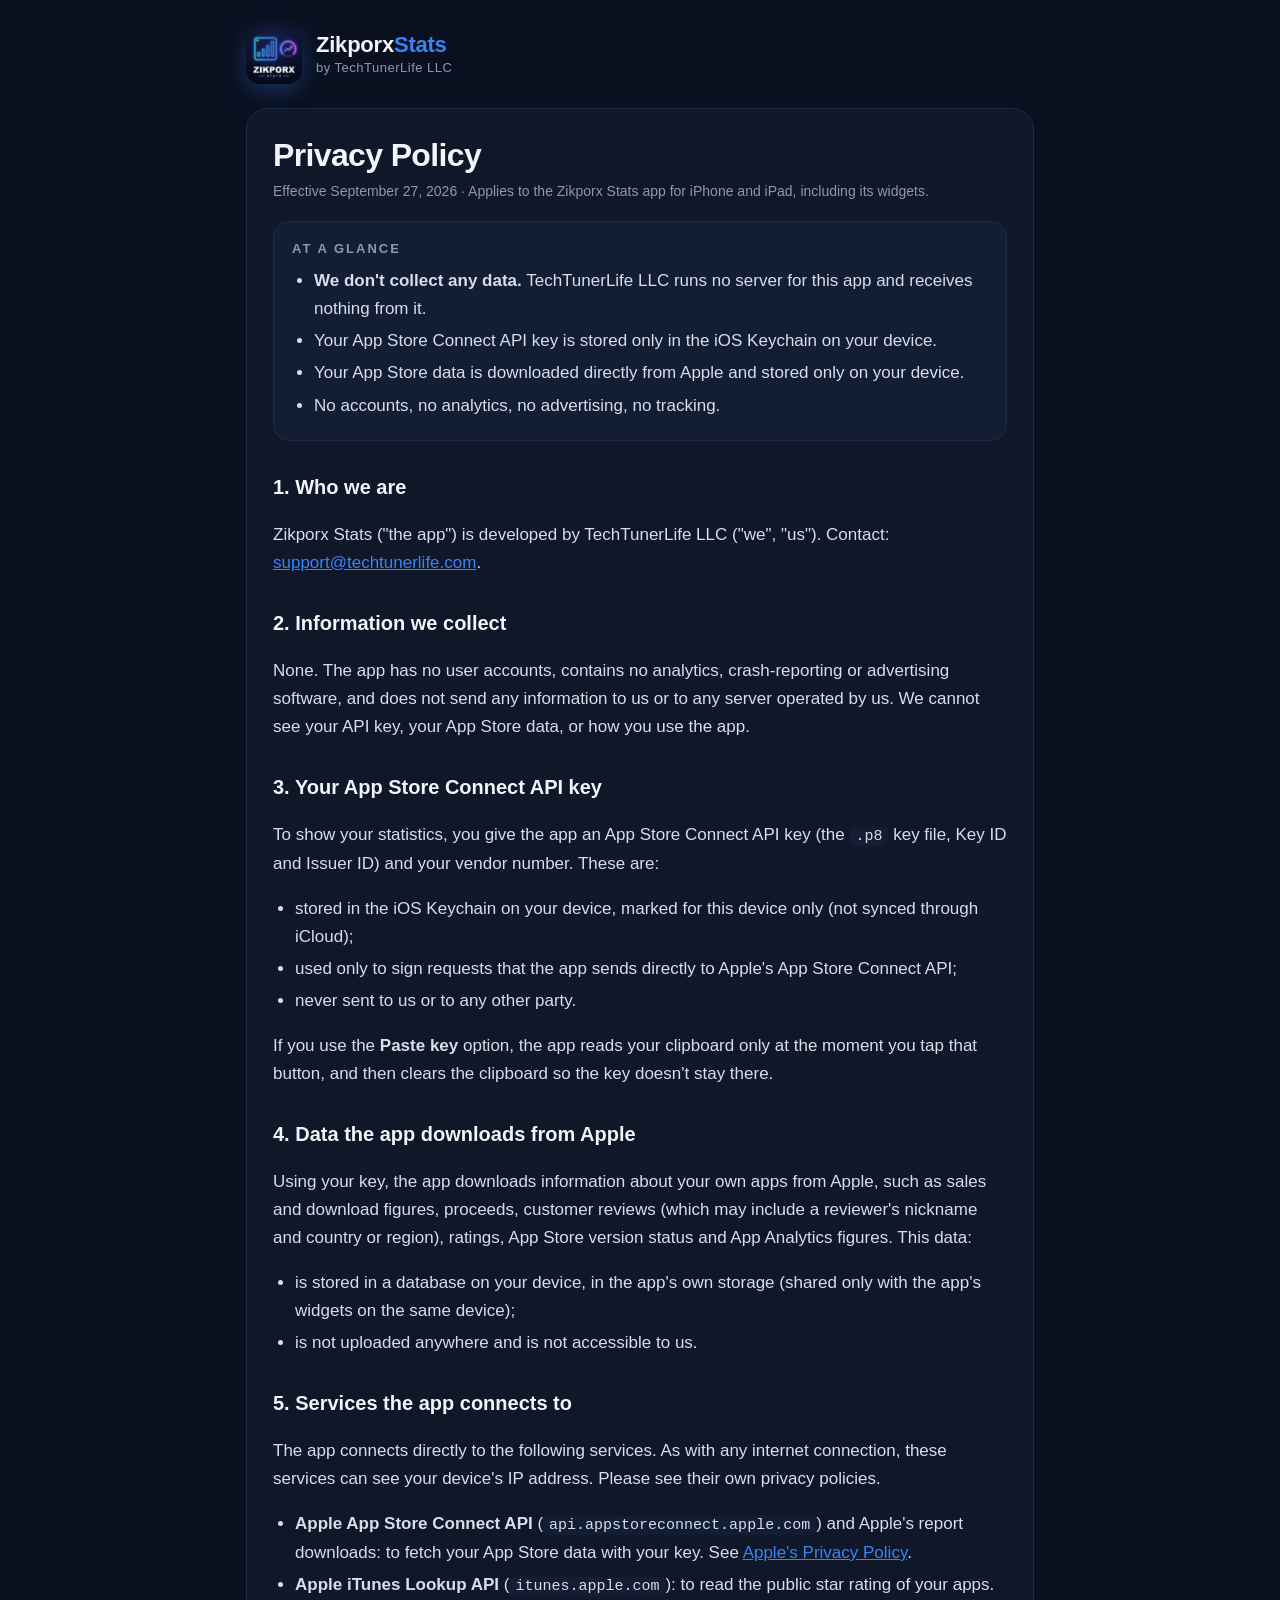
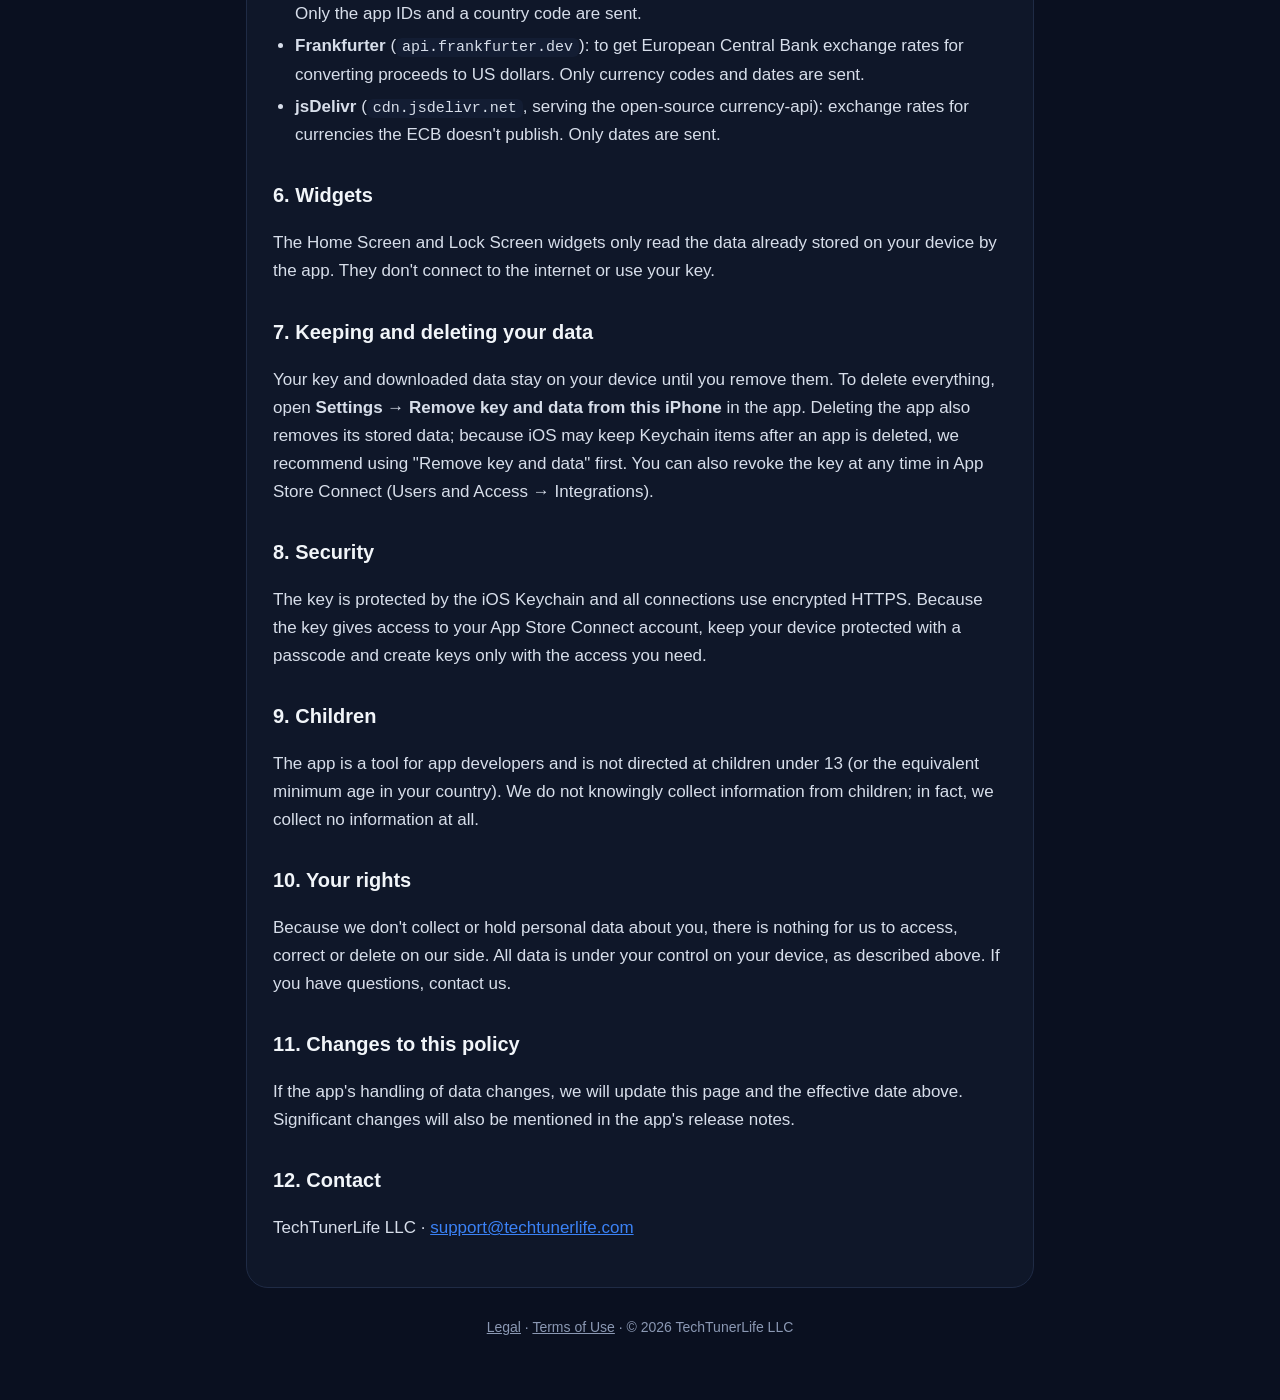
==== privacy/index.html @ 594b23a9 "Privacy Policy and Terms of Use for Zikporx Stats (GitHub Pages site) Co-Authored-By: Claude Opus 5." ====
<!doctype html>
<html lang="en">
<head>
<meta charset="utf-8">
<meta name="viewport" content="width=device-width, initial-scale=1, viewport-fit=cover">
<meta name="theme-color" content="#0a1020">
<title>Privacy Policy — Zikporx Stats</title>
<meta name="description" content="Privacy Policy for the Zikporx Stats app by TechTunerLife LLC.">
<link rel="icon" href="../assets/favicon.png">
<link rel="apple-touch-icon" href="../assets/icon.png">
<link rel="stylesheet" href="../assets/style.css">
</head>
<body>
<div class="wrap">
  <header>
    <a href="../"><img src="../assets/icon.png" alt="Zikporx Stats icon">
      <div><div class="brand">Zikporx<b>Stats</b></div><div class="by">by TechTunerLife LLC</div></div></a>
  </header>
  <main class="card">
    <h1>Privacy Policy</h1>
    <p class="meta">Effective September 27, 2026 · Applies to the Zikporx Stats app for iPhone and iPad, including its widgets.</p>

    <div class="summary">
      <h2>At a glance</h2>
      <ul>
        <li><strong>We don't collect any data.</strong> TechTunerLife LLC runs no server for this app and receives nothing from it.</li>
        <li>Your App Store Connect API key is stored only in the iOS Keychain on your device.</li>
        <li>Your App Store data is downloaded directly from Apple and stored only on your device.</li>
        <li>No accounts, no analytics, no advertising, no tracking.</li>
      </ul>
    </div>

    <h2>1. Who we are</h2>
    <p>Zikporx Stats ("the app") is developed by TechTunerLife LLC ("we", "us"). Contact: <a href="mailto:support@techtunerlife.com">support@techtunerlife.com</a>.</p>

    <h2>2. Information we collect</h2>
    <p>None. The app has no user accounts, contains no analytics, crash-reporting or advertising software, and does not send any information to us or to any server operated by us. We cannot see your API key, your App Store data, or how you use the app.</p>

    <h2>3. Your App Store Connect API key</h2>
    <p>To show your statistics, you give the app an App Store Connect API key (the <code>.p8</code> key file, Key ID and Issuer ID) and your vendor number. These are:</p>
    <ul>
      <li>stored in the iOS Keychain on your device, marked for this device only (not synced through iCloud);</li>
      <li>used only to sign requests that the app sends directly to Apple's App Store Connect API;</li>
      <li>never sent to us or to any other party.</li>
    </ul>
    <p>If you use the <strong>Paste key</strong> option, the app reads your clipboard only at the moment you tap that button, and then clears the clipboard so the key doesn't stay there.</p>

    <h2>4. Data the app downloads from Apple</h2>
    <p>Using your key, the app downloads information about your own apps from Apple, such as sales and download figures, proceeds, customer reviews (which may include a reviewer's nickname and country or region), ratings, App Store version status and App Analytics figures. This data:</p>
    <ul>
      <li>is stored in a database on your device, in the app's own storage (shared only with the app's widgets on the same device);</li>
      <li>is not uploaded anywhere and is not accessible to us.</li>
    </ul>

    <h2>5. Services the app connects to</h2>
    <p>The app connects directly to the following services. As with any internet connection, these services can see your device's IP address. Please see their own privacy policies.</p>
    <ul>
      <li><strong>Apple App Store Connect API</strong> (<code>api.appstoreconnect.apple.com</code>) and Apple's report downloads: to fetch your App Store data with your key. See <a href="https://www.apple.com/legal/privacy/">Apple's Privacy Policy</a>.</li>
      <li><strong>Apple iTunes Lookup API</strong> (<code>itunes.apple.com</code>): to read the public star rating of your apps. Only the app IDs and a country code are sent.</li>
      <li><strong>Frankfurter</strong> (<code>api.frankfurter.dev</code>): to get European Central Bank exchange rates for converting proceeds to US dollars. Only currency codes and dates are sent.</li>
      <li><strong>jsDelivr</strong> (<code>cdn.jsdelivr.net</code>, serving the open-source currency-api): exchange rates for currencies the ECB doesn't publish. Only dates are sent.</li>
    </ul>

    <h2>6. Widgets</h2>
    <p>The Home Screen and Lock Screen widgets only read the data already stored on your device by the app. They don't connect to the internet or use your key.</p>

    <h2>7. Keeping and deleting your data</h2>
    <p>Your key and downloaded data stay on your device until you remove them. To delete everything, open <strong>Settings → Remove key and data from this iPhone</strong> in the app. Deleting the app also removes its stored data; because iOS may keep Keychain items after an app is deleted, we recommend using "Remove key and data" first. You can also revoke the key at any time in App Store Connect (Users and Access → Integrations).</p>

    <h2>8. Security</h2>
    <p>The key is protected by the iOS Keychain and all connections use encrypted HTTPS. Because the key gives access to your App Store Connect account, keep your device protected with a passcode and create keys only with the access you need.</p>

    <h2>9. Children</h2>
    <p>The app is a tool for app developers and is not directed at children under 13 (or the equivalent minimum age in your country). We do not knowingly collect information from children; in fact, we collect no information at all.</p>

    <h2>10. Your rights</h2>
    <p>Because we don't collect or hold personal data about you, there is nothing for us to access, correct or delete on our side. All data is under your control on your device, as described above. If you have questions, contact us.</p>

    <h2>11. Changes to this policy</h2>
    <p>If the app's handling of data changes, we will update this page and the effective date above. Significant changes will also be mentioned in the app's release notes.</p>

    <h2>12. Contact</h2>
    <p>TechTunerLife LLC · <a href="mailto:support@techtunerlife.com">support@techtunerlife.com</a></p>
  </main>
  <footer><a href="../">Legal</a> · <a href="../terms/">Terms of Use</a> · © 2026 TechTunerLife LLC</footer>
</div>
</body>
</html>
---- assets/style.css ----
/* Zikporx Stats legal pages: same navy palette as the app. */
:root {
  --bg: #0a1020; --card: #0f1729; --tile: #131d33; --text: #f1f5f9; --muted: #8b98b3;
  --border: #1f2b45; --blue: #3b82f6; --purple: #a855f7; --green: #22c55e;
  color-scheme: dark;
}
* { box-sizing: border-box; }
html { -webkit-text-size-adjust: 100%; background: var(--bg); }
body {
  margin: 0; min-height: 100vh; background: var(--bg); color: var(--text);
  font: 17px/1.65 -apple-system, BlinkMacSystemFont, "SF Pro Text", "Segoe UI", Roboto, Helvetica, Arial, sans-serif;
  -webkit-font-smoothing: antialiased;
}
.wrap { max-width: 820px; margin: 0 auto; padding: calc(28px + env(safe-area-inset-top)) 16px 64px; }
header { display: flex; align-items: center; gap: 14px; margin-bottom: 24px; }
header a { display: flex; align-items: center; gap: 14px; color: inherit; text-decoration: none; }
header img { width: 56px; height: 56px; border-radius: 14px; box-shadow: 0 6px 22px rgba(59, 130, 246, .3); }
.brand { font-size: 22px; font-weight: 800; letter-spacing: -.01em; line-height: 1.1; }
.brand b { color: var(--blue); font-weight: 800; }
.by { color: var(--muted); font-size: 13px; letter-spacing: .5px; }
.card { background: var(--card); border: 1px solid var(--border); border-radius: 22px; padding: 28px 26px; }
h1 { font-size: 32px; line-height: 1.15; margin: 0 0 6px; letter-spacing: -.02em; }
h2 { font-size: 20px; margin: 30px 0 8px; }
h3 { font-size: 17px; margin: 20px 0 6px; }
p, li { color: #d7deea; }
.meta { color: var(--muted); font-size: 14px; margin: 0 0 18px; }
a { color: var(--blue); }
ul { padding-left: 22px; }
li { margin: 4px 0; }
.summary { background: var(--tile); border: 1px solid var(--border); border-radius: 16px; padding: 16px 18px; margin: 18px 0 8px; }
.summary h2 { margin-top: 0; font-size: 13px; letter-spacing: 2px; text-transform: uppercase; color: var(--muted); }
.summary ul { margin: 0; }
.links { display: grid; gap: 14px; margin-top: 18px; }
.links a { display: block; background: var(--tile); border: 1px solid var(--border); border-radius: 16px; padding: 18px 20px; color: var(--text); text-decoration: none; }
.links a:hover { border-color: var(--blue); }
.links strong { display: block; font-size: 18px; }
.links span { color: var(--muted); font-size: 15px; }
code { background: var(--tile); padding: 1px 6px; border-radius: 6px; font-size: 15px; }
footer { color: var(--muted); font-size: 14px; text-align: center; margin-top: 28px; }
footer a { color: var(--muted); }
@media (max-width: 600px) {
  body { font-size: 16px; }
  .card { padding: 22px 18px; border-radius: 18px; }
  h1 { font-size: 27px; }
}
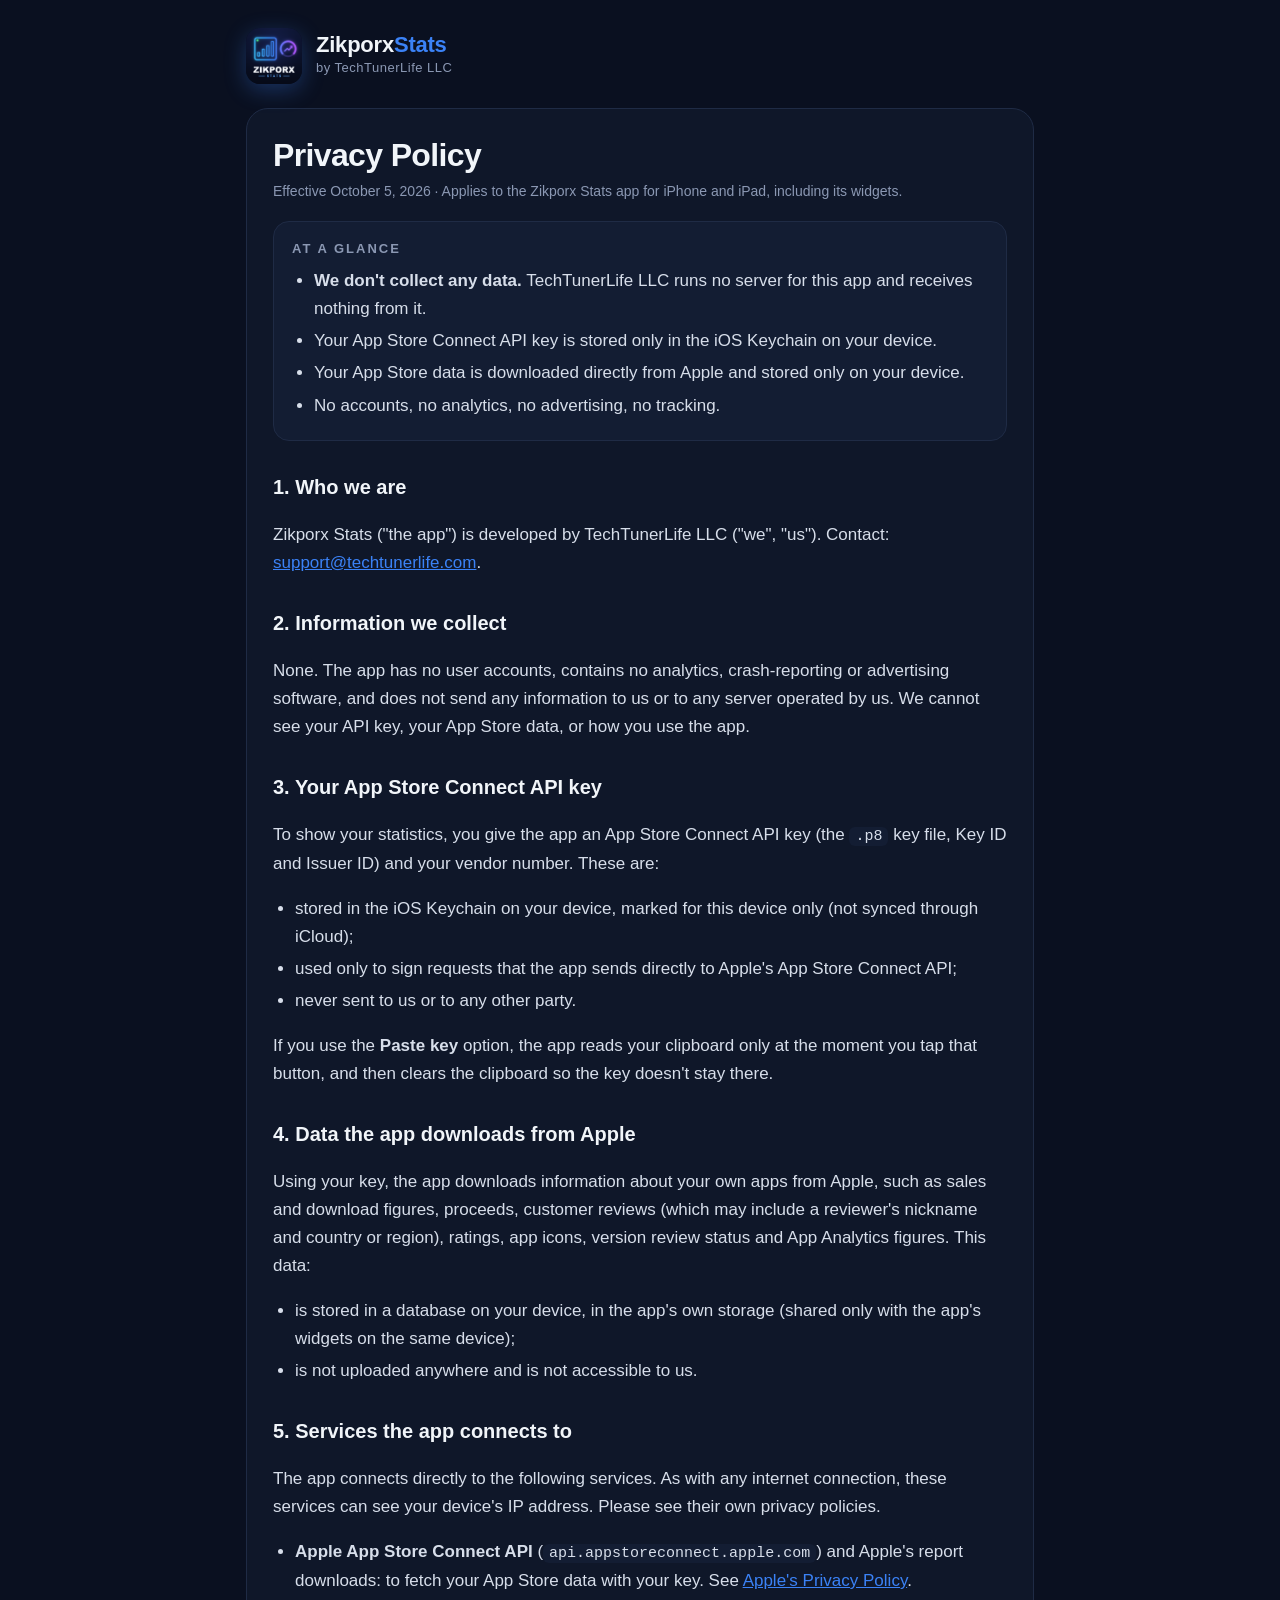
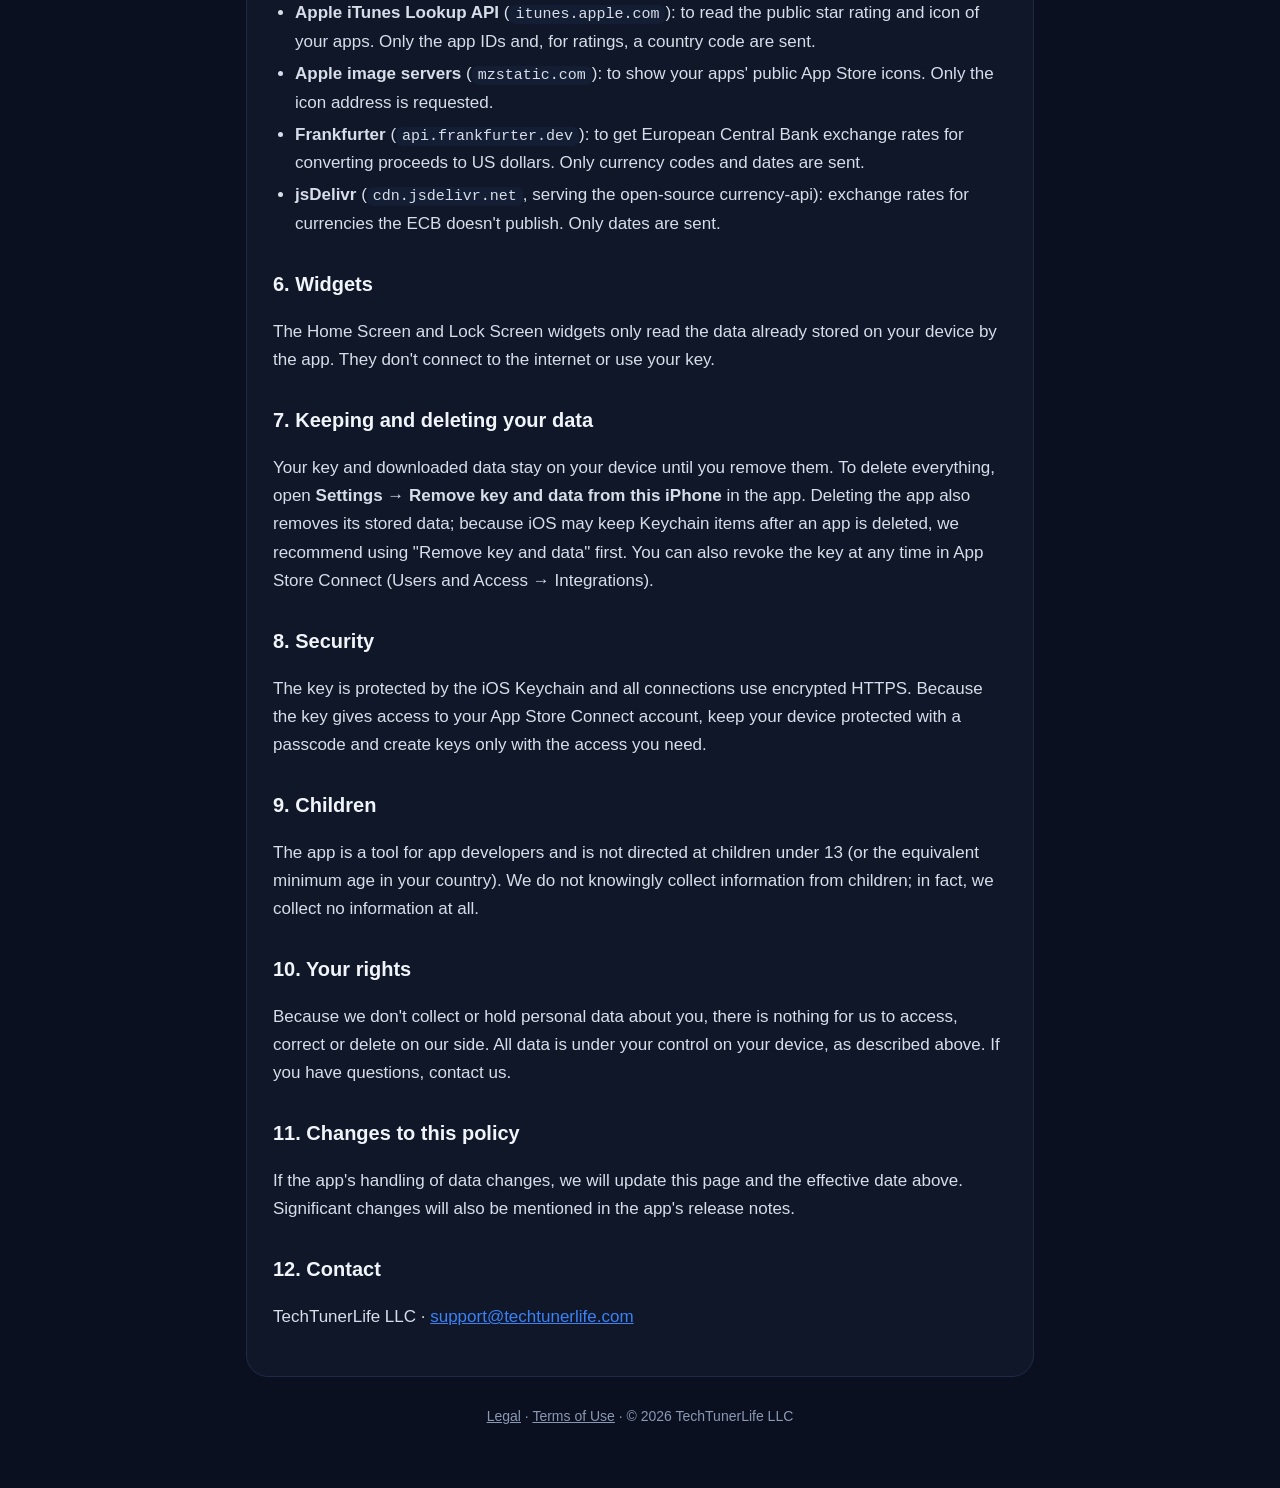
==== commit e689b959: "Privacy: app icons from Apple; Terms: one-time purchase, no IAP, demo data; effective Oct 5, 2026 Co" ====
--- a/privacy/index.html
+++ b/privacy/index.html
@@ -18,7 +18,7 @@
   </header>
   <main class="card">
     <h1>Privacy Policy</h1>
-    <p class="meta">Effective September 27, 2026 · Applies to the Zikporx Stats app for iPhone and iPad, including its widgets.</p>
+    <p class="meta">Effective October 5, 2026 · Applies to the Zikporx Stats app for iPhone and iPad, including its widgets.</p>
 
     <div class="summary">
       <h2>At a glance</h2>
@@ -46,7 +46,7 @@
     <p>If you use the <strong>Paste key</strong> option, the app reads your clipboard only at the moment you tap that button, and then clears the clipboard so the key doesn't stay there.</p>
 
     <h2>4. Data the app downloads from Apple</h2>
-    <p>Using your key, the app downloads information about your own apps from Apple, such as sales and download figures, proceeds, customer reviews (which may include a reviewer's nickname and country or region), ratings, App Store version status and App Analytics figures. This data:</p>
+    <p>Using your key, the app downloads information about your own apps from Apple, such as sales and download figures, proceeds, customer reviews (which may include a reviewer's nickname and country or region), ratings, app icons, version review status and App Analytics figures. This data:</p>
     <ul>
       <li>is stored in a database on your device, in the app's own storage (shared only with the app's widgets on the same device);</li>
       <li>is not uploaded anywhere and is not accessible to us.</li>
@@ -56,7 +56,8 @@
     <p>The app connects directly to the following services. As with any internet connection, these services can see your device's IP address. Please see their own privacy policies.</p>
     <ul>
       <li><strong>Apple App Store Connect API</strong> (<code>api.appstoreconnect.apple.com</code>) and Apple's report downloads: to fetch your App Store data with your key. See <a href="https://www.apple.com/legal/privacy/">Apple's Privacy Policy</a>.</li>
-      <li><strong>Apple iTunes Lookup API</strong> (<code>itunes.apple.com</code>): to read the public star rating of your apps. Only the app IDs and a country code are sent.</li>
+      <li><strong>Apple iTunes Lookup API</strong> (<code>itunes.apple.com</code>): to read the public star rating and icon of your apps. Only the app IDs and, for ratings, a country code are sent.</li>
+      <li><strong>Apple image servers</strong> (<code>mzstatic.com</code>): to show your apps' public App Store icons. Only the icon address is requested.</li>
       <li><strong>Frankfurter</strong> (<code>api.frankfurter.dev</code>): to get European Central Bank exchange rates for converting proceeds to US dollars. Only currency codes and dates are sent.</li>
       <li><strong>jsDelivr</strong> (<code>cdn.jsdelivr.net</code>, serving the open-source currency-api): exchange rates for currencies the ECB doesn't publish. Only dates are sent.</li>
     </ul>
